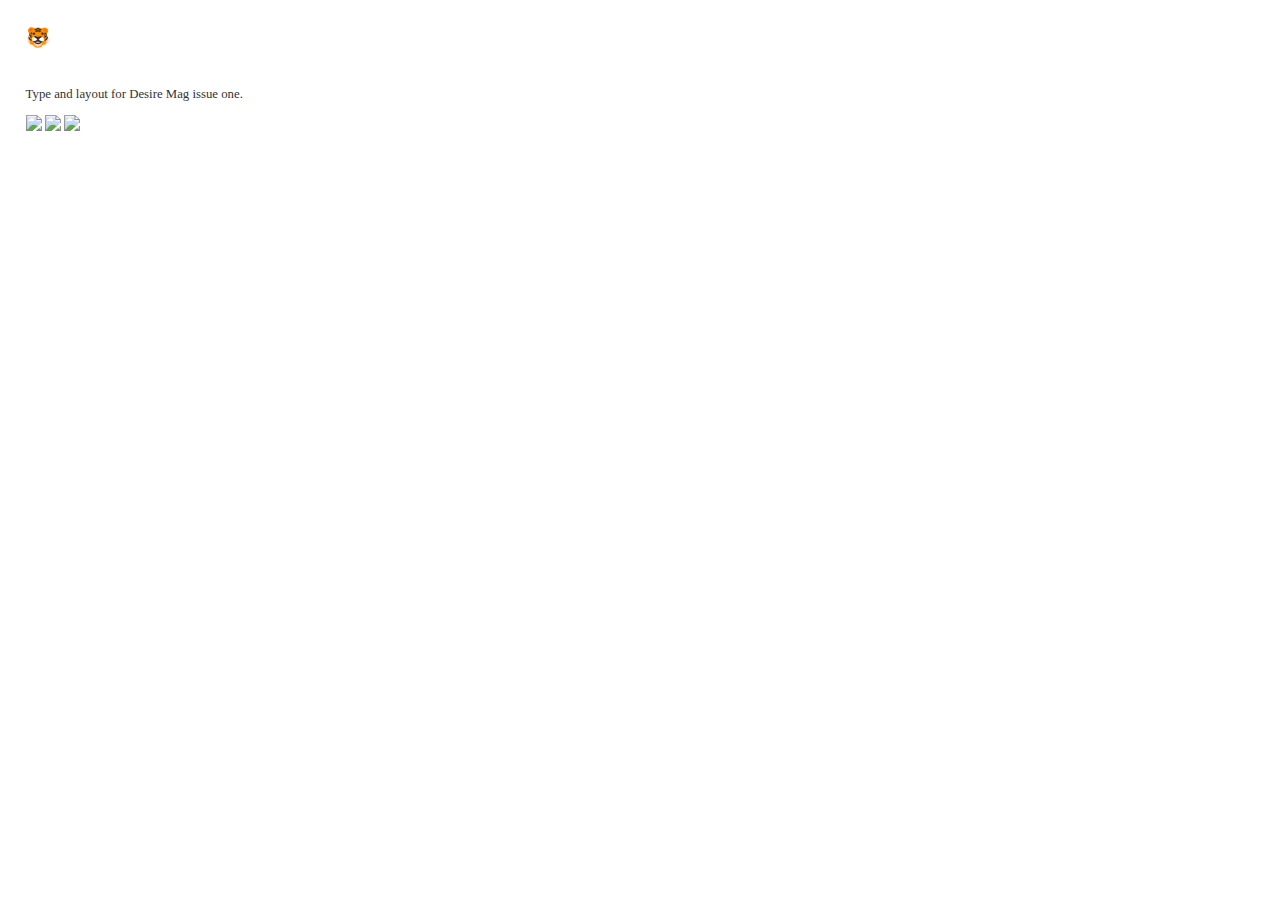
==== pages/desire.html @ de296f75 "Fixed site" ====
<!DOCTYPE html>
<html lang="en">
<head>
    <meta charset="UTF-8">
    <meta name="viewport" content="width=device-width, initial-scale=1.0">
    <title>nervous.works</title>
    <link rel="stylesheet" href="../styles.css">
</head>
<body>
        <header>
            <p class="tiger"><a href="https://nervous.works">🐯</a></p>
            <p class="bio">Type and layout for Desire Mag issue one.</p>
        </header>
        <main>
            <section class="projects">
                <a href="../images/des1.png" target="_blank">
                    <img src="../images/des1.png">
                </a>
                <a href="../images/des2.png" target="_blank">
                    <img src="../images/des2.png">
                </a>
                <a href="../images/des3.png" target="_blank">
                    <img src="../images/des3.png">
                </a>
           </section>
        </main>
</body>
</html>
---- styles.css ----
* {
  box-sizing: border-box;
  margin: 0;
  padding: 0;
}

*, *:before, *:after {
  box-sizing: inherit;
}

li, ol, ul {
  list-style: none;
}

a {
  text-decoration: none;
}

img {
  max-width: 100%;
  height: auto;
  padding-bottom: .5em;
}

body {
    font-family: Georgia, 'Times New Roman', Times, serif;
    font-size: .8em;
    color: #333;
    line-height: 1.2;
    padding: 2em;
}

main,
header,
footer {
  width: 30em;
  max-width:100%;
}

.tiger {
   font-size: 1.5em;
   padding-bottom: 2em;
}

.bio,
.contact {
  padding-bottom: 1em;
}

.selected-works {
  padding-bottom: .5em;
}
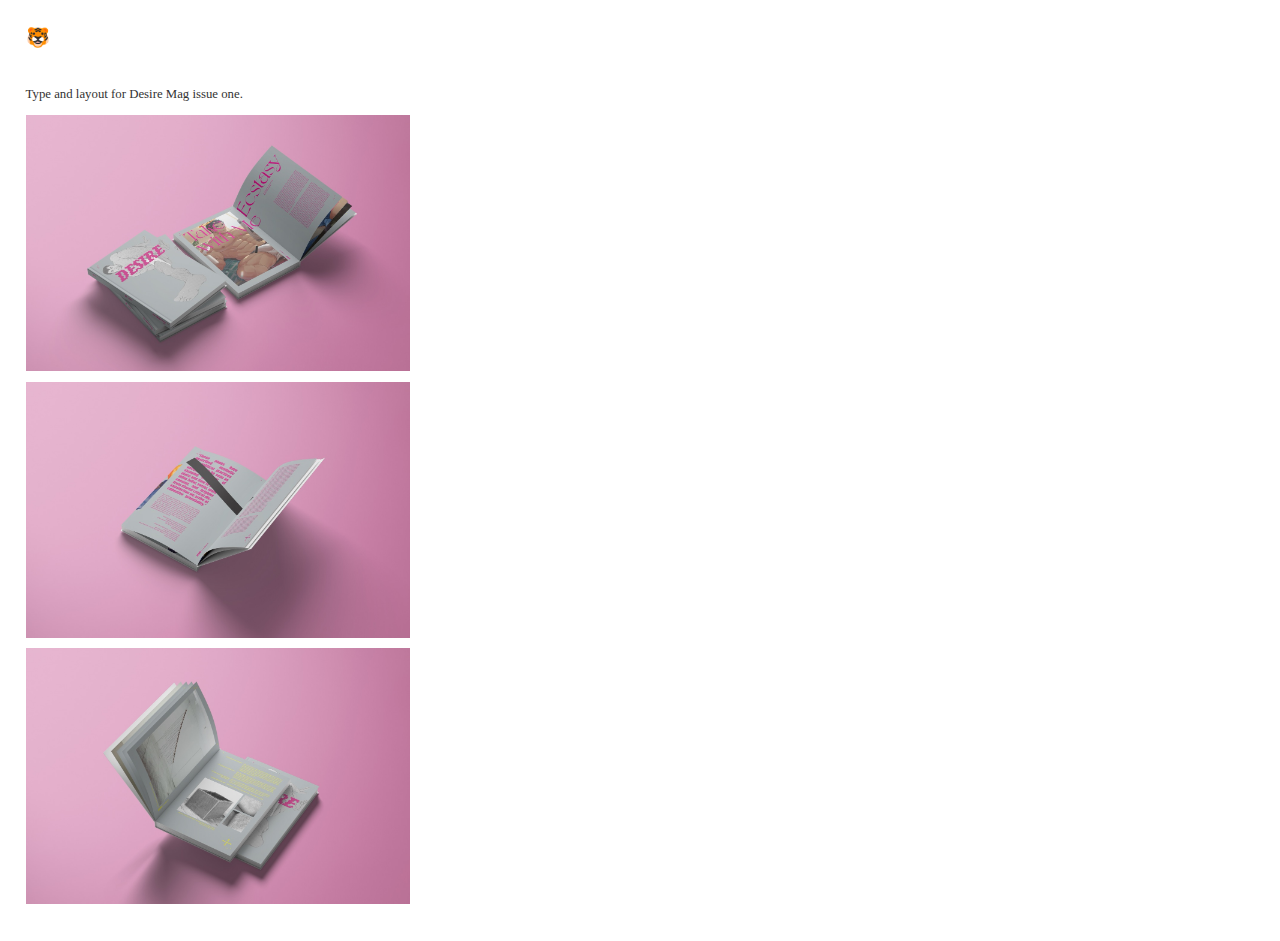
==== commit deb91992: "Thumbnails added" ====
--- a/pages/desire.html
+++ b/pages/desire.html
@@ -14,13 +14,13 @@
         <main>
             <section class="projects">
                 <a href="../images/des1.png" target="_blank">
-                    <img src="../images/des1.png">
+                    <img src="../images/thumbnails/des1-thmb.jpeg">
                 </a>
                 <a href="../images/des2.png" target="_blank">
-                    <img src="../images/des2.png">
+                    <img src="../images/thumbnails/des2-thmb.jpeg">
                 </a>
                 <a href="../images/des3.png" target="_blank">
-                    <img src="../images/des3.png">
+                    <img src="../images/thumbnails/des3-thmb.jpeg">
                 </a>
            </section>
         </main>
--- a/styles.css
+++ b/styles.css
@@ -37,16 +37,23 @@
   max-width:100%;
 }
 
+.projects ul li {
+  padding-bottom: .5em;
+}
+
 .tiger {
    font-size: 1.5em;
    padding-bottom: 2em;
 }
 
-.bio,
-.contact {
+.bio {
   padding-bottom: 1em;
 }
 
+.contact {
+  padding-bottom: 2em;
+}
+
 .selected-works {
-  padding-bottom: .5em;
+  padding-bottom: .8em;
 }
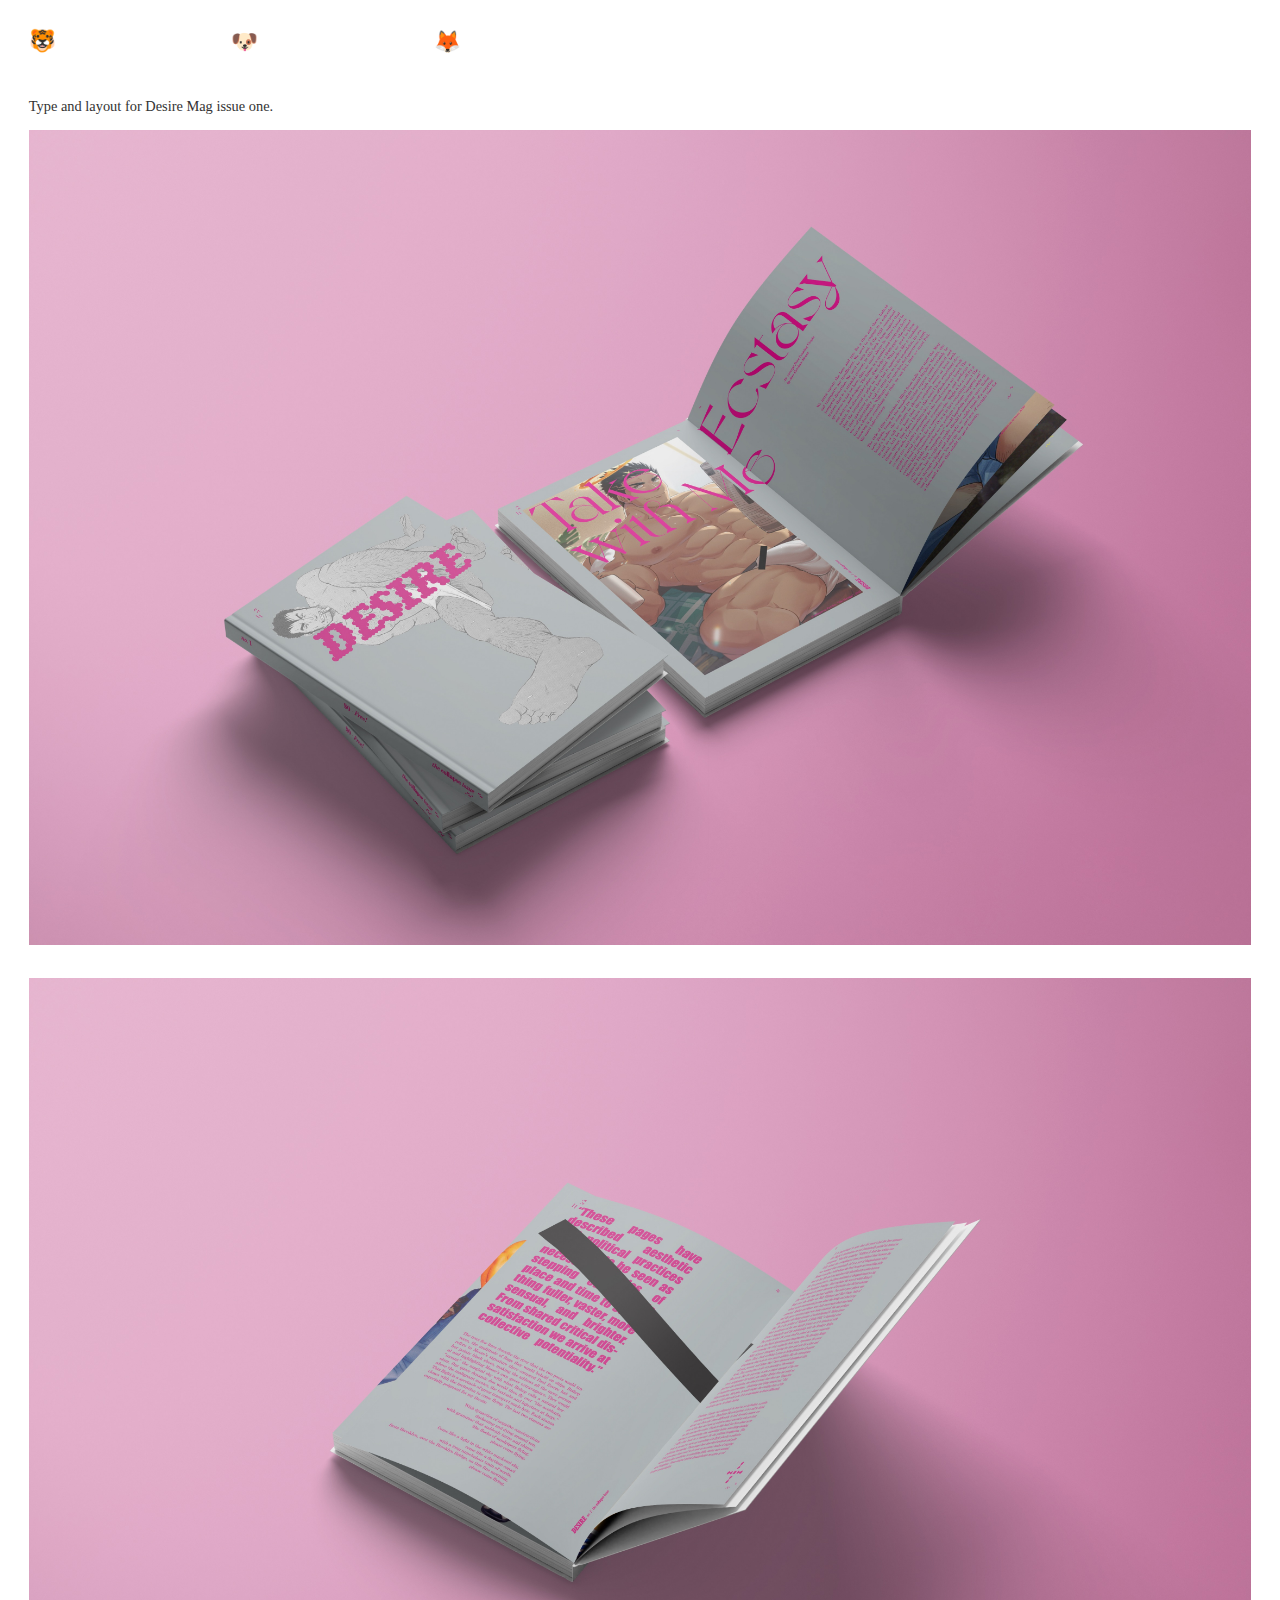
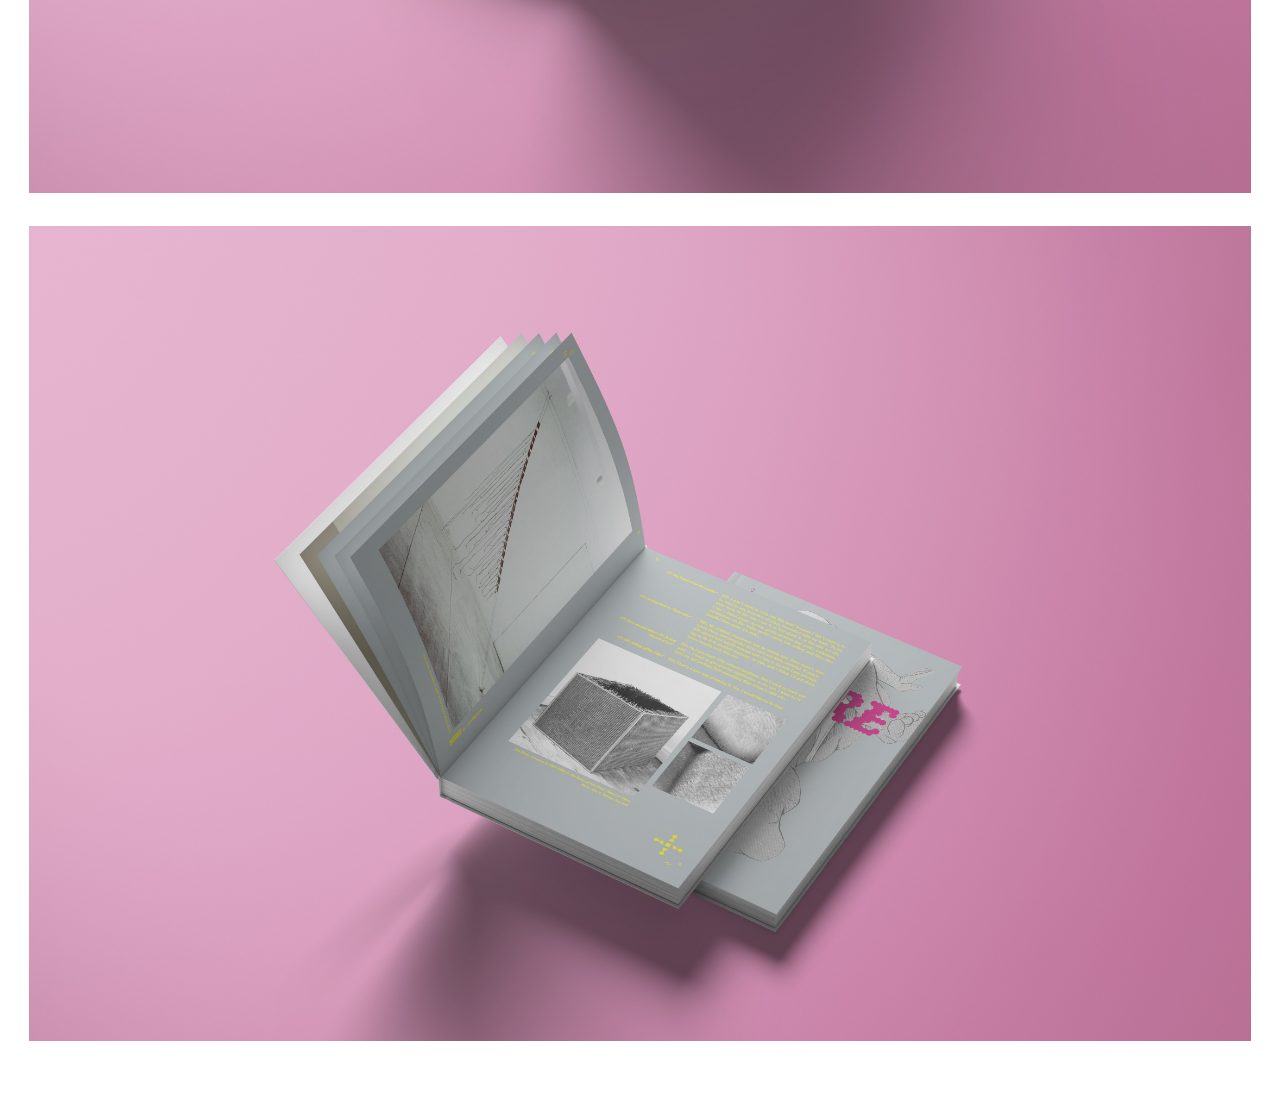
==== commit 242c21e1: "made things bigger, added fun emojis" ====
--- a/pages/desire.html
+++ b/pages/desire.html
@@ -4,11 +4,17 @@
     <meta charset="UTF-8">
     <meta name="viewport" content="width=device-width, initial-scale=1.0">
     <title>nervous.works</title>
+    <link rel="icon" type="image/x-icon" href="../images/favicon.ico">
     <link rel="stylesheet" href="../styles.css">
 </head>
 <body>
         <header>
-            <p class="tiger"><a href="https://nervous.works">🐯</a></p>
+                        <div class="emoji">
+                <a href="https://nervous.works">🐯</a>
+                <button class="randomize-button">🐶</button>
+                <button class="reset-button">🦊</button>
+            </div>
+
             <p class="bio">Type and layout for Desire Mag issue one.</p>
         </header>
         <main>
@@ -24,6 +30,7 @@
                 </a>
            </section>
         </main>
+        <script src="../scripts.js"></script>
 </body>
 </html>
 
--- a/styles.css
+++ b/styles.css
@@ -14,36 +14,51 @@
 
 a {
   text-decoration: none;
+  color: #0000EE;
 }
 
 img {
   max-width: 100%;
   height: auto;
-  padding-bottom: .5em;
+  margin-bottom: 2em;
 }
 
 body {
     font-family: Georgia, 'Times New Roman', Times, serif;
-    font-size: .8em;
+    font-size: .9em;
     color: #333;
     line-height: 1.2;
     padding: 2em;
 }
 
-main,
 header,
 footer {
   width: 30em;
   max-width:100%;
 }
 
+main {
+  width:  90em;
+  max-width: 100%;
+}
+
 .projects ul li {
   padding-bottom: .5em;
 }
 
-.tiger {
-   font-size: 1.5em;
-   padding-bottom: 2em;
+.emoji {
+  display: flex;
+  flex-direction: row;
+  justify-content: space-between;
+  font-size: 1.5em;
+  padding-bottom: 2em;
+}
+
+.randomize-button, .reset-button{
+  font-size: 1em;
+  cursor: pointer;
+  border: none;
+  background: transparent;
 }
 
 .bio {
